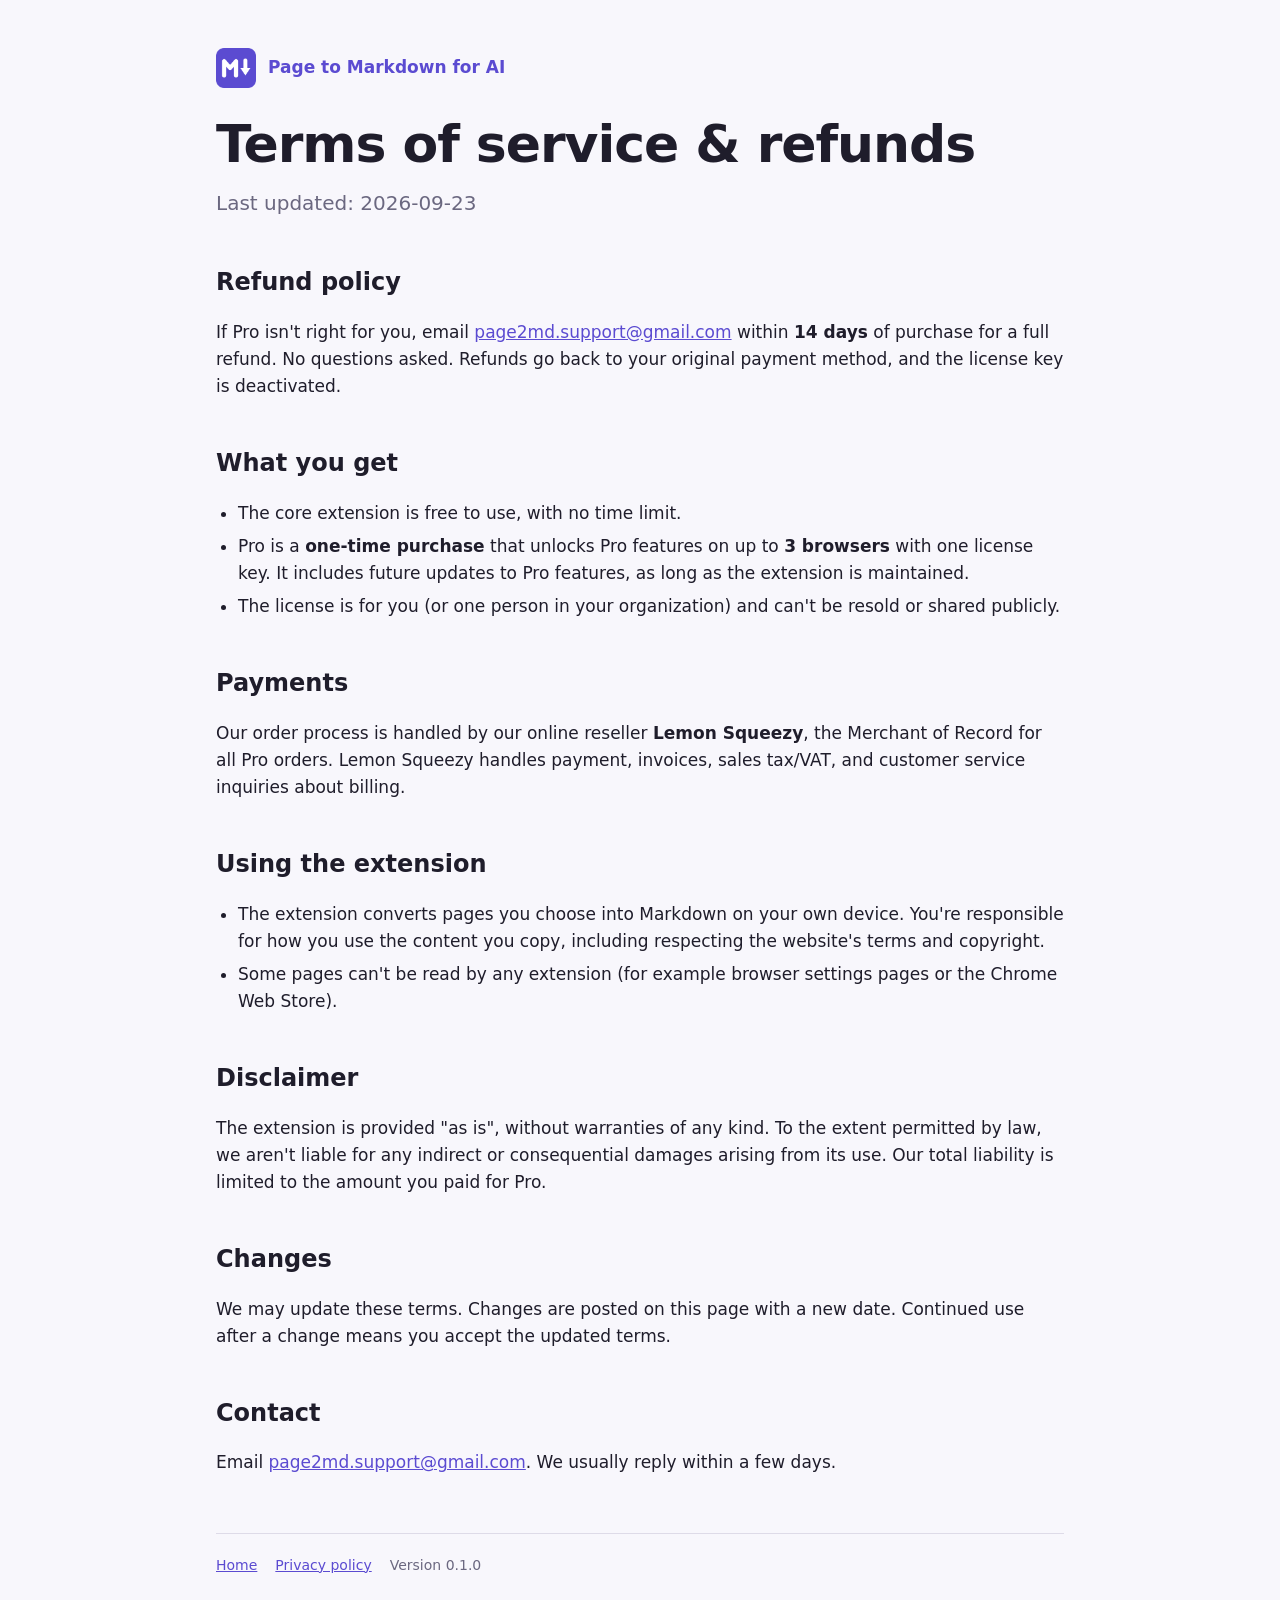
==== terms.html @ 30cf0a44 "Add files via upload" ====
<!doctype html>
<html lang="en">
  <head>
    <meta charset="utf-8" />
    <meta name="viewport" content="width=device-width, initial-scale=1" />
    <title>Terms &amp; Refunds · Page to Markdown for AI</title>
    <link rel="icon" href="icon.png" />
    <link rel="stylesheet" href="site.css" />
  </head>
  <body>
    <main>
      <a class="brand" href="./"><img src="icon.png" alt="" /> Page to Markdown for AI</a>

      <h1>Terms of service &amp; refunds</h1>
      <p class="lead">Last updated: 2026-09-23</p>

      <h2>Refund policy</h2>
      <p>
        If Pro isn't right for you, email <a href="mailto:page2md.support@gmail.com">page2md.support@gmail.com</a> within
        <strong>14 days</strong> of purchase for a full refund. No questions asked. Refunds go back to your original
        payment method, and the license key is deactivated.
      </p>

      <h2>What you get</h2>
      <ul>
        <li>The core extension is free to use, with no time limit.</li>
        <li>
          Pro is a <strong>one-time purchase</strong> that unlocks Pro features on up to <strong>3 browsers</strong> with
          one license key. It includes future updates to Pro features, as long as the extension is maintained.
        </li>
        <li>The license is for you (or one person in your organization) and can't be resold or shared publicly.</li>
      </ul>

      <h2>Payments</h2>
      <p>
        Our order process is handled by our online reseller <strong>Lemon Squeezy</strong>, the Merchant of Record for all
        Pro orders. Lemon Squeezy handles payment, invoices, sales tax/VAT, and customer service inquiries about billing.
      </p>

      <h2>Using the extension</h2>
      <ul>
        <li>
          The extension converts pages you choose into Markdown on your own device. You're responsible for how you use
          the content you copy, including respecting the website's terms and copyright.
        </li>
        <li>Some pages can't be read by any extension (for example browser settings pages or the Chrome Web Store).</li>
      </ul>

      <h2>Disclaimer</h2>
      <p>
        The extension is provided "as is", without warranties of any kind. To the extent permitted by law, we aren't
        liable for any indirect or consequential damages arising from its use. Our total liability is limited to the
        amount you paid for Pro.
      </p>

      <h2>Changes</h2>
      <p>
        We may update these terms. Changes are posted on this page with a new date. Continued use after a change means
        you accept the updated terms.
      </p>

      <h2>Contact</h2>
      <p>Email <a href="mailto:page2md.support@gmail.com">page2md.support@gmail.com</a>. We usually reply within a few days.</p>

      <footer>
        <a href="./">Home</a>
        <a href="privacy.html">Privacy policy</a>
        <span>Version 0.1.0</span>
      </footer>
    </main>
  </body>
</html>
---- site.css ----
:root {
  --bg: #f8f7fc;
  --surface: #ffffff;
  --line: #dedbe8;
  --ink: #1f1d2b;
  --muted: #6b6880;
  --accent: #5b4bd1;
  --accent-ink: #ffffff;
  color-scheme: light dark;
}

@media (prefers-color-scheme: dark) {
  :root {
    --bg: #17161f;
    --surface: #22212d;
    --line: #353344;
    --ink: #ecebf3;
    --muted: #9c99b0;
    --accent: #8b7ef0;
    --accent-ink: #120f24;
  }
}

* {
  box-sizing: border-box;
}

body {
  margin: 0;
  background: var(--bg);
  color: var(--ink);
  font: 17px/1.6 system-ui, -apple-system, 'Segoe UI', sans-serif;
}

main {
  max-width: 880px;
  margin: 0 auto;
  padding: 48px 16px 72px;
}

.brand {
  display: flex;
  align-items: center;
  gap: 12px;
  font-weight: 700;
  color: var(--accent);
  text-decoration: none;
}

.brand img {
  width: 40px;
  height: 40px;
}

h1 {
  font-size: clamp(34px, 6vw, 52px);
  line-height: 1.1;
  letter-spacing: -0.02em;
  margin: 28px 0 14px;
}

h2 {
  font-size: 24px;
  margin: 44px 0 12px;
}

p.lead {
  font-size: 20px;
  color: var(--muted);
  margin: 0 0 24px;
}

.actions {
  display: flex;
  gap: 12px;
  flex-wrap: wrap;
}

.button {
  display: inline-block;
  padding: 12px 22px;
  border-radius: 10px;
  font-weight: 650;
  text-decoration: none;
  border: 1px solid var(--line);
  color: var(--ink);
  background: var(--surface);
}

.button.primary {
  background: var(--accent);
  border-color: var(--accent);
  color: var(--accent-ink);
}

.hero {
  width: 100%;
  height: auto;
  margin-top: 36px;
  border-radius: 14px;
  border: 1px solid var(--line);
}

ul {
  padding-left: 22px;
}

li {
  margin: 6px 0;
}

table {
  width: 100%;
  border-collapse: collapse;
  font-size: 15px;
}

th,
td {
  text-align: left;
  padding: 10px 12px;
  border-bottom: 1px solid var(--line);
  vertical-align: top;
}

code {
  font: 14px ui-monospace, Consolas, monospace;
  background: var(--surface);
  border: 1px solid var(--line);
  border-radius: 5px;
  padding: 1px 5px;
  overflow-wrap: anywhere;
}

.table-wrap {
  overflow-x: auto;
}

footer {
  margin-top: 56px;
  padding-top: 20px;
  border-top: 1px solid var(--line);
  color: var(--muted);
  font-size: 14px;
  display: flex;
  gap: 18px;
  flex-wrap: wrap;
}

a {
  color: var(--accent);
}

[hidden] {
  display: none !important;
}
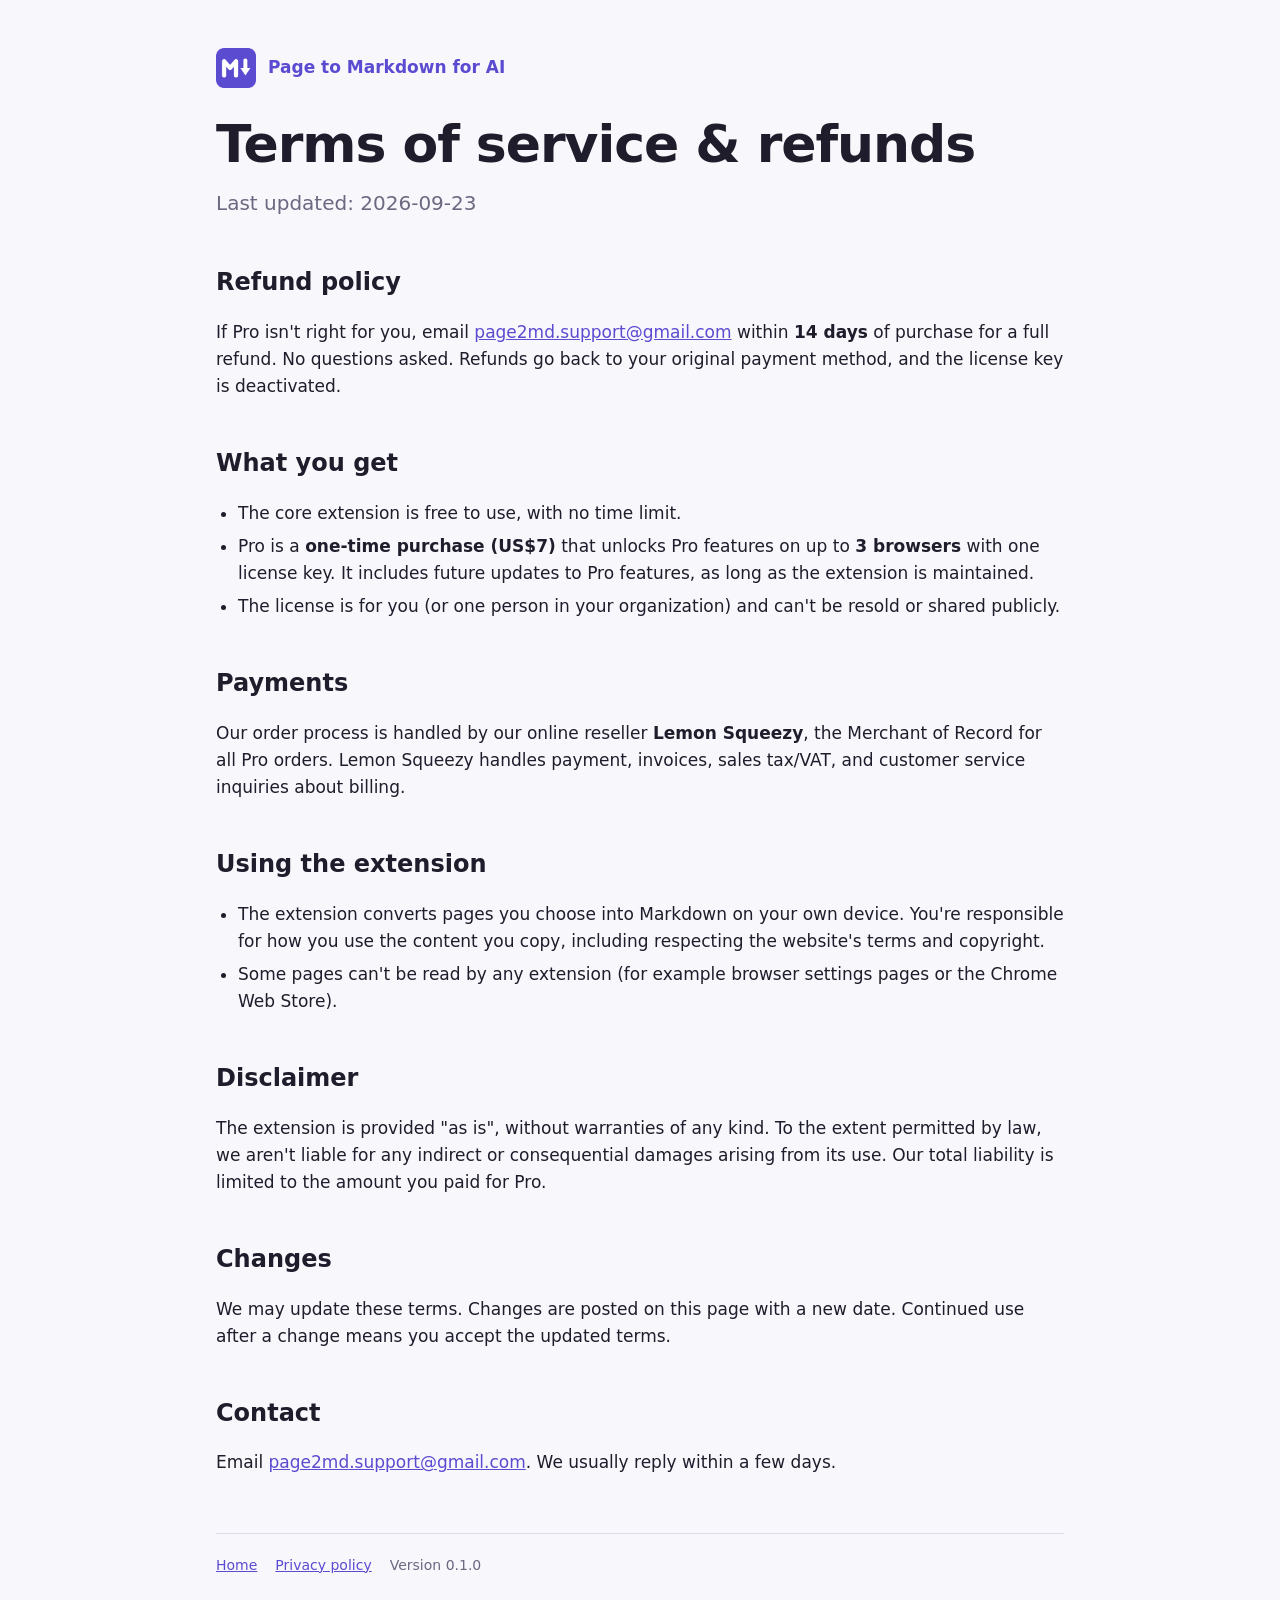
==== commit 305d66e8: "Add files via upload" ====
--- a/terms.html
+++ b/terms.html
@@ -25,7 +25,7 @@
       <ul>
         <li>The core extension is free to use, with no time limit.</li>
         <li>
-          Pro is a <strong>one-time purchase</strong> that unlocks Pro features on up to <strong>3 browsers</strong> with
+          Pro is a <strong>one-time purchase (US$7)</strong> that unlocks Pro features on up to <strong>3 browsers</strong> with
           one license key. It includes future updates to Pro features, as long as the extension is maintained.
         </li>
         <li>The license is for you (or one person in your organization) and can't be resold or shared publicly.</li>
